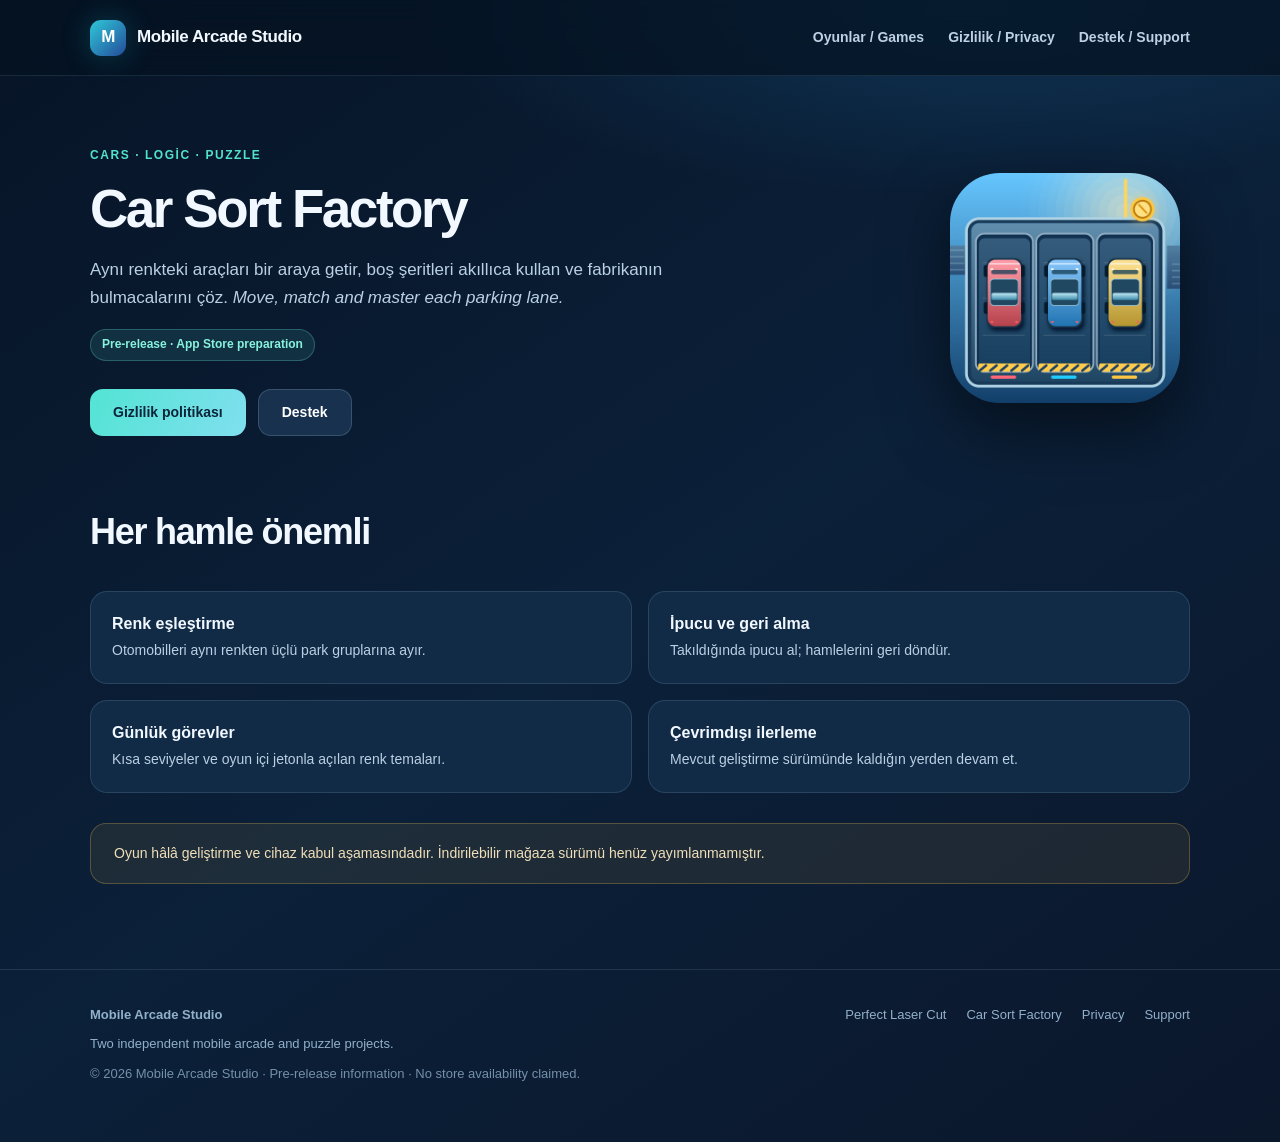
==== car-sort-factory/index.html @ e7908920 "Publish bilingual arcade project showcase privacy and support site" ====
<!doctype html><html lang="tr"><head><meta charset="utf-8"><meta name="viewport" content="width=device-width,initial-scale=1"><meta name="theme-color" content="#071426"><meta name="color-scheme" content="dark"><meta name="description" content="Car Sort Factory: renkli araç sıralama, park şeritleri, ipuçları ve yıldızlar."><link rel="icon" type="image/png" href="/assets/car-sort-factory.png"><link rel="stylesheet" href="/assets/site.css"><title>Car Sort Factory — Parking logic puzzle | Mobile Arcade Studio</title></head><body><header class="site-header"><div class="container nav"><a class="brand" href="/" aria-label="Mobile Arcade Studio ana sayfa"><span class="brand-icon" aria-hidden="true">M</span><span>Mobile Arcade Studio</span></a><nav class="links" aria-label="Ana menü"><a href="/#games">Oyunlar / Games</a><a href="/privacy/">Gizlilik / Privacy</a><a href="/support/">Destek / Support</a></nav></div></header><main id="main"><section class="container content-hero game-hero"><div><span class="eyebrow">Cars · Logic · Puzzle</span><h1>Car Sort Factory</h1><p>Aynı renkteki araçları bir araya getir, boş şeritleri akıllıca kullan ve fabrikanın bulmacalarını çöz. <em>Move, match and master each parking lane.</em></p><span class="pill">Pre-release · App Store preparation</span><div class="actions"><a class="button primary" href="/car-sort-factory/privacy/">Gizlilik politikası</a><a class="button secondary" href="/support/">Destek</a></div></div><img src="/assets/car-sort-factory.png" alt="Car Sort Factory ikon görseli" width="230" height="230"></section><section class="container section"><h2 class="section-title">Her hamle önemli</h2><div class="list-features"><div><strong>Renk eşleştirme</strong><span>Otomobilleri aynı renkten üçlü park gruplarına ayır.</span></div><div><strong>İpucu ve geri alma</strong><span>Takıldığında ipucu al; hamlelerini geri döndür.</span></div><div><strong>Günlük görevler</strong><span>Kısa seviyeler ve oyun içi jetonla açılan renk temaları.</span></div><div><strong>Çevrimdışı ilerleme</strong><span>Mevcut geliştirme sürümünde kaldığın yerden devam et.</span></div></div><p class="notice">Oyun hâlâ geliştirme ve cihaz kabul aşamasındadır. İndirilebilir mağaza sürümü henüz yayımlanmamıştır.</p></section></main><footer class="footer"><div class="container footer-inner"><div><strong>Mobile Arcade Studio</strong><p>Two independent mobile arcade and puzzle projects.</p><p class="bottom-note">© 2026 Mobile Arcade Studio · Pre-release information · No store availability claimed.</p></div><nav class="footer-links" aria-label="Footer"><a href="/perfect-laser-cut/">Perfect Laser Cut</a><a href="/car-sort-factory/">Car Sort Factory</a><a href="/privacy/">Privacy</a><a href="/support/">Support</a></nav></div></footer></body></html>
---- assets/site.css ----
:root{color-scheme:dark;--bg:#071426;--bg2:#0d2540;--text:#f2f8ff;--soft:#bad0e3;--muted:#92b0ca;--mint:#51e2cc;--gold:#ffc951;--stroke:#35506b;--card:#112b47;--shadow:0 22px 60px rgba(0,7,24,.29)}
*{box-sizing:border-box}html{scroll-behavior:smooth}body{margin:0;min-height:100vh;font-family:-apple-system,BlinkMacSystemFont,"Segoe UI",Inter,Roboto,Arial,sans-serif;background:radial-gradient(ellipse 60% 24% at 75% 0%,rgba(38,151,220,.20),transparent 72%),linear-gradient(145deg,var(--bg),#0b2039 52%,#0b172b);color:var(--text);line-height:1.65}a{color:inherit;text-decoration:none}a:focus-visible,button:focus-visible{outline:3px solid var(--gold);outline-offset:4px}img{display:block;max-width:100%}.container{width:min(1100px,calc(100% - 40px));margin:0 auto}.sr-only{position:absolute;clip:rect(0,0,0,0);width:1px;height:1px;overflow:hidden}
.site-header{border-bottom:1px solid rgba(164,210,241,.12);background:rgba(5,18,34,.72);backdrop-filter:blur(14px);position:sticky;top:0;z-index:20}.nav{display:flex;align-items:center;justify-content:space-between;gap:20px;min-height:75px}.brand{display:flex;gap:11px;align-items:center;font-weight:820;letter-spacing:-.025em;font-size:17px}.brand-icon{width:36px;height:36px;border-radius:11px;display:grid;place-items:center;background:linear-gradient(135deg,#2ec9d8,#254b9b);box-shadow:0 0 30px rgba(30,205,227,.24);color:white;font-weight:900}.links{display:flex;align-items:center;gap:24px;flex-wrap:wrap;color:#bdd1e3;font-size:14px;font-weight:640}.links a:hover,.footer-links a:hover,.inline-link:hover{color:var(--mint)}.links a[aria-current="page"]{color:white}.eyebrow{color:var(--mint);text-transform:uppercase;letter-spacing:.13em;font-size:12px;font-weight:850}.hero{padding:91px 0 57px;position:relative}.hero h1{font-size:clamp(38px,6vw,76px);letter-spacing:-.06em;line-height:1.06;margin:16px 0 24px;max-width:830px;font-weight:900}.hero h1 em{font-style:normal;background:linear-gradient(90deg,#66ecf7,#78dafe,#a8b3ff);background-clip:text;color:transparent}.hero p{max-width:710px;color:#bacfe3;font-size:clamp(16px,2vw,19px);line-height:1.78}.actions{display:flex;gap:12px;flex-wrap:wrap;margin-top:28px}.button{display:inline-flex;align-items:center;justify-content:center;min-height:47px;padding:10px 23px;border-radius:13px;font-size:14px;font-weight:800;border:1px solid rgba(189,215,236,.2);background:rgba(25,56,85,.75);transition:transform .18s ease,background .18s ease}.button:hover{transform:translateY(-2px);background:#224465}.button.primary{color:#0b243a;background:linear-gradient(120deg,#52e4d3,#80dfef);border:0}.button.primary:hover{background:#85fae8}.button.secondary{color:white;background:rgba(31,61,94,.66)}.subtle{font-size:13px;color:var(--muted)}.pill{display:inline-block;padding:5px 11px;border-radius:999px;background:rgba(80,223,202,.12);color:#87f2de;font-size:12px;font-weight:850;border:1px solid rgba(108,237,221,.25)}
.section{padding:40px 0 60px}.section-title{font-size:clamp(24px,3vw,36px);letter-spacing:-.035em;margin:3px 0 10px}.section-lead{color:var(--soft);margin-top:0;max-width:780px}.cards{display:grid;grid-template-columns:repeat(2,minmax(0,1fr));gap:22px;margin:30px 0}.game-card{border-radius:26px;overflow:hidden;border:1px solid rgba(181,224,248,.16);background:linear-gradient(160deg,rgba(27,61,96,.91),rgba(9,29,52,.96));box-shadow:var(--shadow)}.game-card .feature-image{display:flex;align-items:center;justify-content:center;min-height:240px;padding:30px;background:radial-gradient(ellipse at 55% 48%,rgba(60,175,241,.20),transparent 72%)}.game-card.laser .feature-image{background:radial-gradient(ellipse at 50% 50%,rgba(35,204,226,.25),transparent 70%)}.game-card.car .feature-image{background:radial-gradient(ellipse at 50% 50%,rgba(255,183,65,.20),transparent 70%)}.game-card .feature-image img{width:192px;height:192px;border-radius:43px;box-shadow:0 28px 65px rgba(0,0,0,.36);object-fit:cover}.game-card-content{padding:25px 28px 30px}.game-card h3{font-size:28px;letter-spacing:-.04em;line-height:1.14;margin:16px 0 10px}.game-card p{color:var(--soft);margin:0 0 18px;min-height:72px}.game-card .button{margin-top:8px}.features{display:grid;grid-template-columns:repeat(3,minmax(0,1fr));gap:16px;margin-top:24px}.feature{padding:22px;background:rgba(22,47,75,.65);border:1px solid rgba(190,219,239,.13);border-radius:17px}.feature strong{display:block;font-size:16px}.feature p{font-size:14px;margin:8px 0 0;color:var(--soft)}.lightbar{height:2px;max-width:430px;background:linear-gradient(90deg,transparent,#38d2df,#f4bf55,transparent);margin:25px 0}.footer{border-top:1px solid rgba(174,206,236,.13);padding:34px 0 50px;color:var(--muted);font-size:13px}.footer-inner{display:flex;justify-content:space-between;gap:25px;flex-wrap:wrap}.footer-links{display:flex;gap:20px;flex-wrap:wrap}.footer p{margin:8px 0}.bottom-note{margin-top:20px;opacity:.78}
.content-hero{padding:65px 0 23px}.content-hero h1{font-size:clamp(30px,5vw,53px);line-height:1.12;letter-spacing:-.046em;margin:12px 0}.content-hero p{color:var(--soft);max-width:810px;font-size:17px}.prose{padding-bottom:65px;max-width:870px}.prose article{padding:30px 34px;border-radius:21px;background:rgba(17,40,65,.83);border:1px solid rgba(179,220,239,.14)}.prose h2{font-size:22px;letter-spacing:-.026em;margin:28px 0 9px}.prose h2:first-child{margin-top:0}.prose h3{font-size:18px;margin:20px 0 6px}.prose p,.prose li{color:var(--soft)}.prose ul{padding-left:22px}.prose a{text-decoration:underline;text-decoration-color:var(--mint);text-underline-offset:4px}.prose a:hover{color:var(--mint)}.language-block{border-top:1px solid var(--stroke);margin-top:32px;padding-top:25px}.language-block:first-child{border-top:0;margin:0;padding:0}.support-grid{display:grid;grid-template-columns:1fr 1fr;gap:18px}.support-grid .panel{padding:24px;border-radius:18px;background:#122f4c;border:1px solid rgba(166,221,242,.16)}.support-grid .panel h3{margin:0 0 8px}.fine-print{font-size:13px;opacity:.84}
.game-hero{display:grid;grid-template-columns:1fr 240px;gap:50px;align-items:center}.game-hero img{width:230px;height:230px;border-radius:50px;box-shadow:0 25px 65px rgba(0,0,0,.5)}.game-hero p{max-width:640px}.list-features{display:grid;grid-template-columns:repeat(2,minmax(0,1fr));gap:16px;margin:30px 0}.list-features div{border:1px solid rgba(178,220,240,.14);border-radius:17px;padding:19px 21px;background:#112b47}.list-features strong{display:block}.list-features span{color:var(--soft);font-size:14px}.notice{padding:18px 23px;border-radius:16px;background:rgba(255,201,81,.08);border:1px solid rgba(255,201,81,.25);color:#f0dfb8;font-size:14px;margin:25px 0}
@media(max-width:780px){.links{gap:12px;font-size:12px}.nav{padding:10px 0}.cards{grid-template-columns:1fr}.features{grid-template-columns:1fr}.game-card .feature-image{min-height:210px}.game-card p{min-height:0}.hero{padding-top:63px}.game-hero{grid-template-columns:1fr;gap:14px}.game-hero img{width:175px;height:175px;border-radius:35px}.support-grid,.list-features{grid-template-columns:1fr}}@media(max-width:470px){.container{width:min(100% - 26px,1100px)}.nav{display:block;padding:12px 0}.brand{margin-bottom:10px}.links{gap:14px}.hero{padding-top:50px}.hero h1{font-size:40px}.prose article{padding:22px 18px}.content-hero{padding-top:44px}.game-card-content{padding:23px}}@media(prefers-reduced-motion:reduce){*,*:before,*:after{transition:none!important;scroll-behavior:auto!important}}
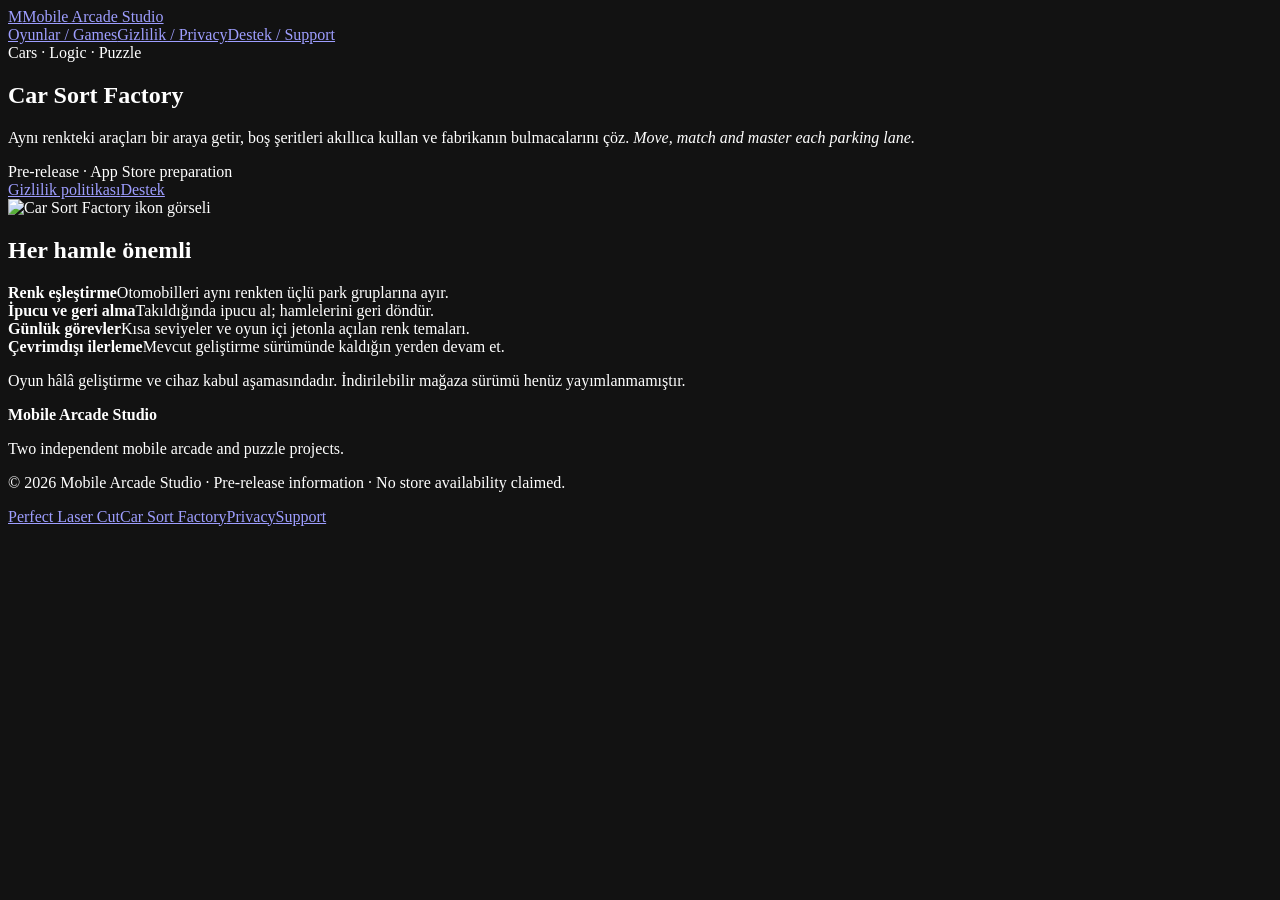
==== commit 6ced3f89: "Adjust project pages routes for GitHub Pages base path" ====
--- a/car-sort-factory/index.html
+++ b/car-sort-factory/index.html
@@ -1 +1 @@
-<!doctype html><html lang="tr"><head><meta charset="utf-8"><meta name="viewport" content="width=device-width,initial-scale=1"><meta name="theme-color" content="#071426"><meta name="color-scheme" content="dark"><meta name="description" content="Car Sort Factory: renkli araç sıralama, park şeritleri, ipuçları ve yıldızlar."><link rel="icon" type="image/png" href="/assets/car-sort-factory.png"><link rel="stylesheet" href="/assets/site.css"><title>Car Sort Factory — Parking logic puzzle | Mobile Arcade Studio</title></head><body><header class="site-header"><div class="container nav"><a class="brand" href="/" aria-label="Mobile Arcade Studio ana sayfa"><span class="brand-icon" aria-hidden="true">M</span><span>Mobile Arcade Studio</span></a><nav class="links" aria-label="Ana menü"><a href="/#games">Oyunlar / Games</a><a href="/privacy/">Gizlilik / Privacy</a><a href="/support/">Destek / Support</a></nav></div></header><main id="main"><section class="container content-hero game-hero"><div><span class="eyebrow">Cars · Logic · Puzzle</span><h1>Car Sort Factory</h1><p>Aynı renkteki araçları bir araya getir, boş şeritleri akıllıca kullan ve fabrikanın bulmacalarını çöz. <em>Move, match and master each parking lane.</em></p><span class="pill">Pre-release · App Store preparation</span><div class="actions"><a class="button primary" href="/car-sort-factory/privacy/">Gizlilik politikası</a><a class="button secondary" href="/support/">Destek</a></div></div><img src="/assets/car-sort-factory.png" alt="Car Sort Factory ikon görseli" width="230" height="230"></section><section class="container section"><h2 class="section-title">Her hamle önemli</h2><div class="list-features"><div><strong>Renk eşleştirme</strong><span>Otomobilleri aynı renkten üçlü park gruplarına ayır.</span></div><div><strong>İpucu ve geri alma</strong><span>Takıldığında ipucu al; hamlelerini geri döndür.</span></div><div><strong>Günlük görevler</strong><span>Kısa seviyeler ve oyun içi jetonla açılan renk temaları.</span></div><div><strong>Çevrimdışı ilerleme</strong><span>Mevcut geliştirme sürümünde kaldığın yerden devam et.</span></div></div><p class="notice">Oyun hâlâ geliştirme ve cihaz kabul aşamasındadır. İndirilebilir mağaza sürümü henüz yayımlanmamıştır.</p></section></main><footer class="footer"><div class="container footer-inner"><div><strong>Mobile Arcade Studio</strong><p>Two independent mobile arcade and puzzle projects.</p><p class="bottom-note">© 2026 Mobile Arcade Studio · Pre-release information · No store availability claimed.</p></div><nav class="footer-links" aria-label="Footer"><a href="/perfect-laser-cut/">Perfect Laser Cut</a><a href="/car-sort-factory/">Car Sort Factory</a><a href="/privacy/">Privacy</a><a href="/support/">Support</a></nav></div></footer></body></html>+<!doctype html><html lang="tr"><head><meta charset="utf-8"><meta name="viewport" content="width=device-width,initial-scale=1"><meta name="theme-color" content="#071426"><meta name="color-scheme" content="dark"><meta name="description" content="Car Sort Factory: renkli araç sıralama, park şeritleri, ipuçları ve yıldızlar."><link rel="icon" type="image/png" href="/mobile-arcade-studio-site/assets/car-sort-factory.png"><link rel="stylesheet" href="/mobile-arcade-studio-site/assets/site.css"><title>Car Sort Factory — Parking logic puzzle | Mobile Arcade Studio</title></head><body><header class="site-header"><div class="container nav"><a class="brand" href="/mobile-arcade-studio-site/" aria-label="Mobile Arcade Studio ana sayfa"><span class="brand-icon" aria-hidden="true">M</span><span>Mobile Arcade Studio</span></a><nav class="links" aria-label="Ana menü"><a href="/mobile-arcade-studio-site/#games">Oyunlar / Games</a><a href="/mobile-arcade-studio-site/privacy/">Gizlilik / Privacy</a><a href="/mobile-arcade-studio-site/support/">Destek / Support</a></nav></div></header><main id="main"><section class="container content-hero game-hero"><div><span class="eyebrow">Cars · Logic · Puzzle</span><h1>Car Sort Factory</h1><p>Aynı renkteki araçları bir araya getir, boş şeritleri akıllıca kullan ve fabrikanın bulmacalarını çöz. <em>Move, match and master each parking lane.</em></p><span class="pill">Pre-release · App Store preparation</span><div class="actions"><a class="button primary" href="/mobile-arcade-studio-site/car-sort-factory/privacy/">Gizlilik politikası</a><a class="button secondary" href="/mobile-arcade-studio-site/support/">Destek</a></div></div><img src="/mobile-arcade-studio-site/assets/car-sort-factory.png" alt="Car Sort Factory ikon görseli" width="230" height="230"></section><section class="container section"><h2 class="section-title">Her hamle önemli</h2><div class="list-features"><div><strong>Renk eşleştirme</strong><span>Otomobilleri aynı renkten üçlü park gruplarına ayır.</span></div><div><strong>İpucu ve geri alma</strong><span>Takıldığında ipucu al; hamlelerini geri döndür.</span></div><div><strong>Günlük görevler</strong><span>Kısa seviyeler ve oyun içi jetonla açılan renk temaları.</span></div><div><strong>Çevrimdışı ilerleme</strong><span>Mevcut geliştirme sürümünde kaldığın yerden devam et.</span></div></div><p class="notice">Oyun hâlâ geliştirme ve cihaz kabul aşamasındadır. İndirilebilir mağaza sürümü henüz yayımlanmamıştır.</p></section></main><footer class="footer"><div class="container footer-inner"><div><strong>Mobile Arcade Studio</strong><p>Two independent mobile arcade and puzzle projects.</p><p class="bottom-note">© 2026 Mobile Arcade Studio · Pre-release information · No store availability claimed.</p></div><nav class="footer-links" aria-label="Footer"><a href="/mobile-arcade-studio-site/perfect-laser-cut/">Perfect Laser Cut</a><a href="/mobile-arcade-studio-site/car-sort-factory/">Car Sort Factory</a><a href="/mobile-arcade-studio-site/privacy/">Privacy</a><a href="/mobile-arcade-studio-site/support/">Support</a></nav></div></footer></body></html>
